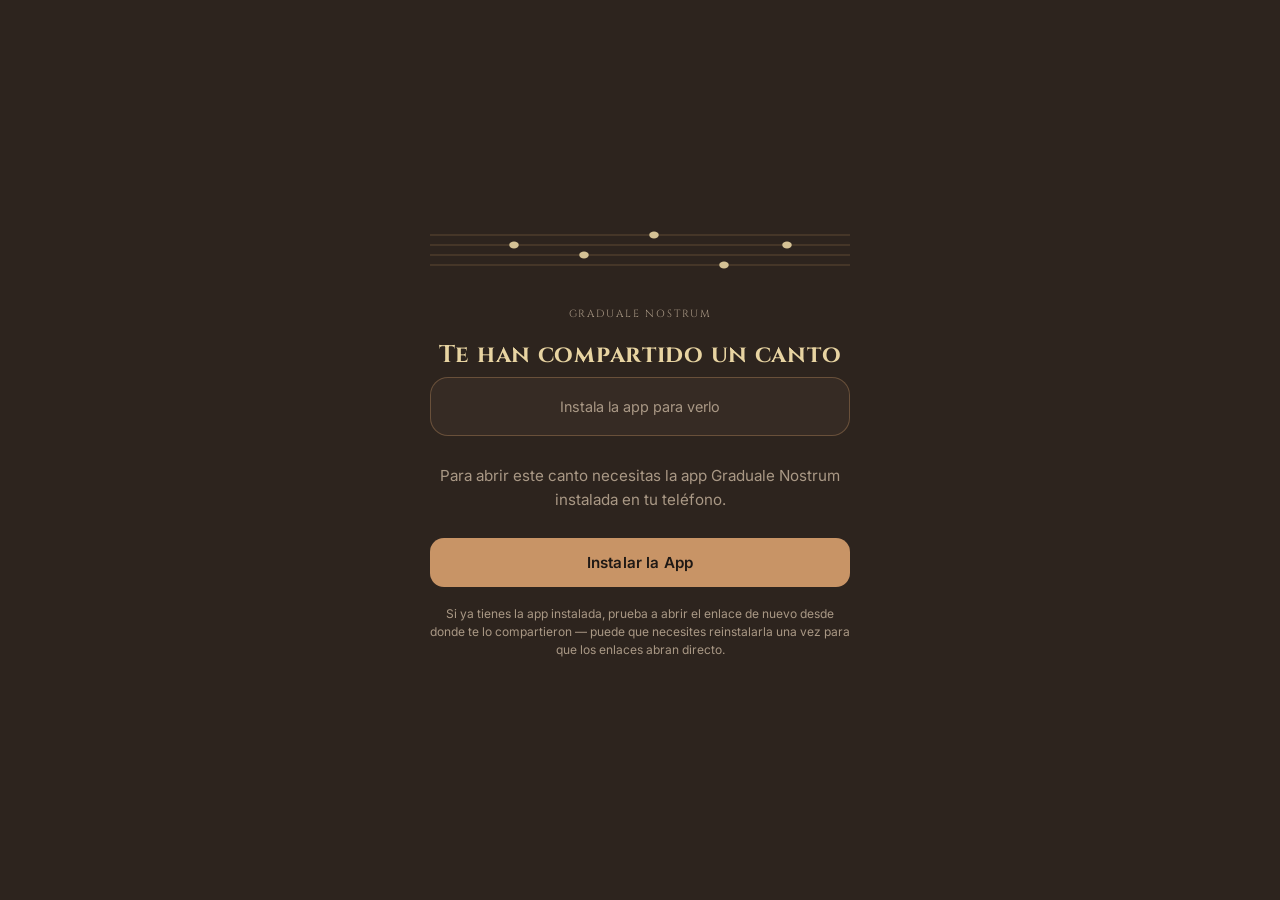
==== index.html @ 8d7eeacb "Add initial HTML structure for Graduale Nostrum" ====
<!DOCTYPE html>
<html lang="es">
<head>
<meta charset="UTF-8">
<meta name="viewport" content="width=device-width, initial-scale=1.0, maximum-scale=1.0, user-scalable=no">
<meta name="theme-color" content="#2D241E">
<title>Graduale Nostrum</title>
<link href="https://fonts.googleapis.com/css2?family=Cinzel:wght@400;700&family=Inter:wght@300;400;600&display=swap" rel="stylesheet">
<style>
  :root {
    --bg: #2D241E;
    --surface: #362B24;
    --text: #DCCFBF;
    --text-dim: #A99885;
    --accent: #C89466;
    --accent-strong: #E8D4A2;
    --line: rgba(200, 148, 102, 0.35);
  }
  * { box-sizing: border-box; }
  body {
    margin: 0;
    min-height: 100vh;
    background: var(--bg);
    color: var(--text);
    font-family: 'Inter', sans-serif;
    display: flex;
    align-items: center;
    justify-content: center;
    padding: 24px;
  }
  .card {
    width: 100%;
    max-width: 420px;
    text-align: center;
  }
  .stave {
    width: 100%;
    height: 46px;
    margin-bottom: 28px;
    opacity: 0.9;
  }
  .stave line { stroke: var(--line); stroke-width: 1; }
  .stave circle { fill: var(--accent-strong); }
  h1 {
    font-family: 'Cinzel', serif;
    font-weight: 700;
    font-size: 1.5rem;
    letter-spacing: 0.03em;
    color: var(--accent-strong);
    margin: 0 0 6px;
  }
  .eyebrow {
    font-family: 'Cinzel', serif;
    font-size: 0.65rem;
    letter-spacing: 0.18em;
    text-transform: uppercase;
    color: var(--text-dim);
    margin: 0 0 18px;
  }
  .canto-box {
    background: var(--surface);
    border: 1px solid var(--line);
    border-radius: 18px;
    padding: 20px 22px;
    margin-bottom: 28px;
  }
  .canto-titulo {
    font-size: 1.15rem;
    font-weight: 600;
    color: var(--text);
    margin: 0 0 4px;
  }
  .canto-tono {
    font-size: 0.85rem;
    color: var(--accent);
    margin: 0;
  }
  .canto-vacio {
    font-size: 0.9rem;
    color: var(--text-dim);
    margin: 0;
  }
  p.mensaje {
    font-size: 0.95rem;
    color: var(--text-dim);
    line-height: 1.6;
    margin: 0 0 26px;
  }
  a.btn {
    display: inline-block;
    width: 100%;
    padding: 15px;
    background: var(--accent);
    color: #1F1915;
    font-weight: 600;
    font-size: 0.95rem;
    text-decoration: none;
    border-radius: 14px;
    letter-spacing: 0.01em;
    transition: transform 0.15s ease, background 0.15s ease;
  }
  a.btn:active { transform: scale(0.98); }
  .nota {
    margin-top: 18px;
    font-size: 0.75rem;
    color: var(--text-dim);
    line-height: 1.5;
  }
</style>
</head>
<body>
  <div class="card">
    <svg class="stave" viewBox="0 0 300 46" preserveAspectRatio="none">
      <line x1="0" y1="6"  x2="300" y2="6" />
      <line x1="0" y1="16" x2="300" y2="16" />
      <line x1="0" y1="26" x2="300" y2="26" />
      <line x1="0" y1="36" x2="300" y2="36" />
      <circle cx="60"  cy="16" r="3.4" />
      <circle cx="110" cy="26" r="3.4" />
      <circle cx="160" cy="6"  r="3.4" />
      <circle cx="210" cy="36" r="3.4" />
      <circle cx="255" cy="16" r="3.4" />
    </svg>

    <p class="eyebrow">Graduale Nostrum</p>
    <h1>Te han compartido un canto</h1>

    <div class="canto-box" id="cantoBox">
      <p class="canto-vacio">Instala la app para verlo</p>
    </div>

    <p class="mensaje" id="mensaje">
      Para abrir este canto necesitas la app Graduale Nostrum instalada en tu teléfono.
    </p>

    <a class="btn" id="btnInstalar" href="#">Instalar la App</a>

    <p class="nota">
      Si ya tienes la app instalada, prueba a abrir el enlace de nuevo desde donde te lo compartieron —
      puede que necesites reinstalarla una vez para que los enlaces abran directo.
    </p>
  </div>

<script>
  // ===== CONFIGURA AQUÍ =====
  const APK_URL = "https://github.com/Waljrg/graduale-links/releases/latest/download/Gradualenostrum.apk";
  // ===========================

  document.getElementById('btnInstalar').href = APK_URL;

  const params = new URLSearchParams(window.location.search);
  const titulo = params.get('titulo');
  const tono = params.get('tono');

  if (titulo) {
    const box = document.getElementById('cantoBox');
    box.innerHTML = `
      <p class="canto-titulo">${decodeURIComponent(titulo)}</p>
      ${tono ? `<p class="canto-tono">Tono: ${decodeURIComponent(tono)}</p>` : ''}
    `;
  }
</script>
</body>
</html>
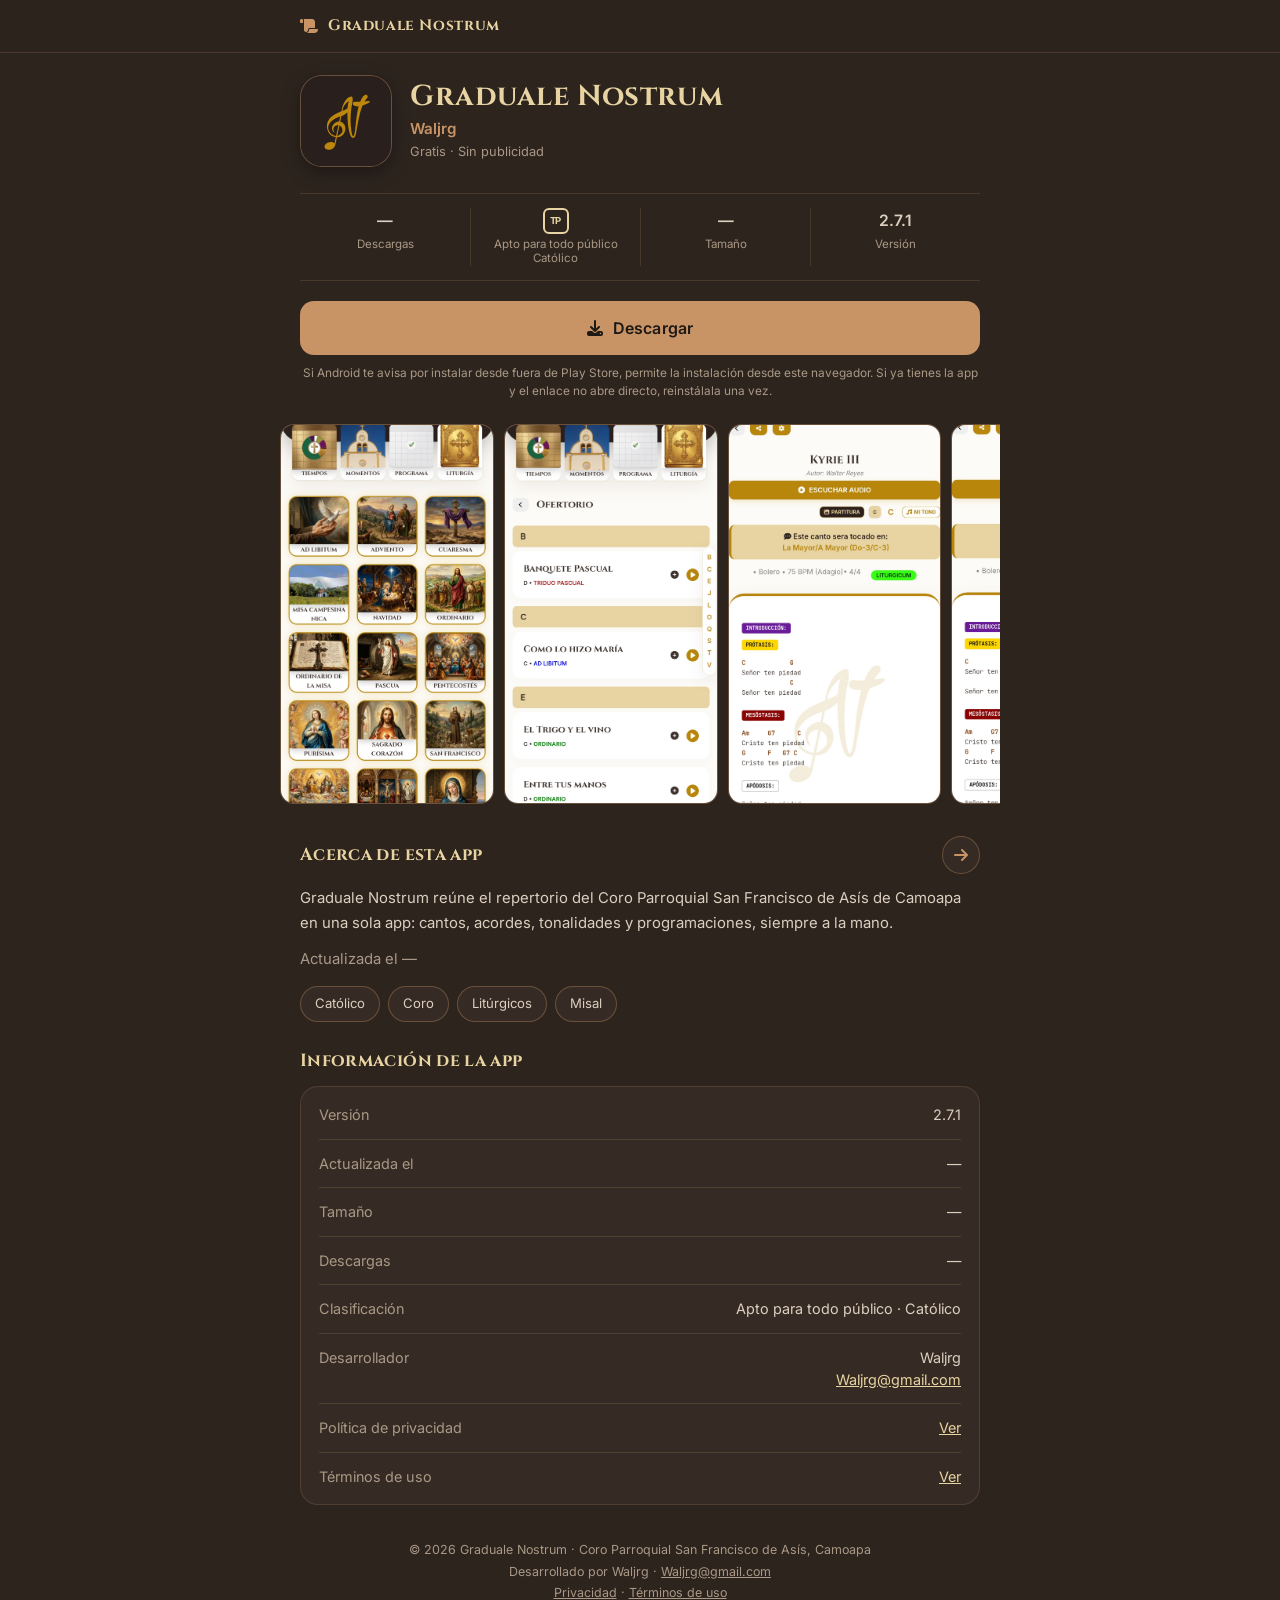
==== commit 3c30329d: "Add files via upload" ====
--- a/index.html
+++ b/index.html
@@ -2,162 +2,806 @@
 <html lang="es">
 <head>
 <meta charset="UTF-8">
-<meta name="viewport" content="width=device-width, initial-scale=1.0, maximum-scale=1.0, user-scalable=no">
+<meta name="viewport" content="width=device-width, initial-scale=1.0, viewport-fit=cover">
 <meta name="theme-color" content="#2D241E">
-<title>Graduale Nostrum</title>
-<link href="https://fonts.googleapis.com/css2?family=Cinzel:wght@400;700&family=Inter:wght@300;400;600&display=swap" rel="stylesheet">
+<title>Graduale Nostrum – Cantoral digital católico</title>
+<meta name="description" content="Graduale Nostrum — cantoral digital del Coro Parroquial San Francisco de Asís, Camoapa. Cantos, acordes, tonalidades y programaciones. Gratis y sin publicidad.">
+<link rel="icon" href="icon.svg">
+<link rel="stylesheet" href="https://cdnjs.cloudflare.com/ajax/libs/font-awesome/6.4.0/css/all.min.css">
+<link href="https://fonts.googleapis.com/css2?family=Cinzel:wght@400;700&family=Inter:wght@300;400;500;600&display=swap" rel="stylesheet">
 <style>
   :root {
     --bg: #2D241E;
     --surface: #362B24;
+    --surface-2: #3F332B;
     --text: #DCCFBF;
     --text-dim: #A99885;
     --accent: #C89466;
     --accent-strong: #E8D4A2;
     --line: rgba(200, 148, 102, 0.35);
-  }
-  * { box-sizing: border-box; }
+    --line-soft: rgba(200, 148, 102, 0.18);
+  }
+  * { box-sizing: border-box; -webkit-tap-highlight-color: transparent; }
+  html { scroll-behavior: smooth; }
   body {
     margin: 0;
-    min-height: 100vh;
     background: var(--bg);
     color: var(--text);
     font-family: 'Inter', sans-serif;
-    display: flex;
-    align-items: center;
-    justify-content: center;
-    padding: 24px;
-  }
-  .card {
-    width: 100%;
-    max-width: 420px;
-    text-align: center;
-  }
-  .stave {
-    width: 100%;
-    height: 46px;
-    margin-bottom: 28px;
-    opacity: 0.9;
-  }
-  .stave line { stroke: var(--line); stroke-width: 1; }
-  .stave circle { fill: var(--accent-strong); }
-  h1 {
-    font-family: 'Cinzel', serif;
-    font-weight: 700;
-    font-size: 1.5rem;
-    letter-spacing: 0.03em;
-    color: var(--accent-strong);
-    margin: 0 0 6px;
-  }
-  .eyebrow {
-    font-family: 'Cinzel', serif;
-    font-size: 0.65rem;
-    letter-spacing: 0.18em;
-    text-transform: uppercase;
-    color: var(--text-dim);
-    margin: 0 0 18px;
-  }
-  .canto-box {
-    background: var(--surface);
-    border: 1px solid var(--line);
-    border-radius: 18px;
-    padding: 20px 22px;
-    margin-bottom: 28px;
-  }
-  .canto-titulo {
-    font-size: 1.15rem;
-    font-weight: 600;
-    color: var(--text);
-    margin: 0 0 4px;
-  }
-  .canto-tono {
-    font-size: 0.85rem;
-    color: var(--accent);
-    margin: 0;
-  }
-  .canto-vacio {
-    font-size: 0.9rem;
-    color: var(--text-dim);
-    margin: 0;
-  }
-  p.mensaje {
-    font-size: 0.95rem;
-    color: var(--text-dim);
-    line-height: 1.6;
-    margin: 0 0 26px;
-  }
+    line-height: 1.5;
+    padding-bottom: env(safe-area-inset-bottom, 0px);
+  }
+  a { color: var(--accent-strong); }
+  .wrap { max-width: 720px; margin: 0 auto; padding: 0 20px; }
+
+  /* ---------- Barra superior ---------- */
+  .topbar {
+    position: sticky; top: 0; z-index: 20;
+    background: rgba(45,36,30,.94);
+    backdrop-filter: blur(8px);
+    border-bottom: 1px solid var(--line-soft);
+    padding-top: env(safe-area-inset-top, 0px);
+  }
+  .topbar .wrap { display: flex; align-items: center; gap: 10px; height: 52px; }
+  .topbar i { color: var(--accent); }
+  .topbar span { font-family: 'Cinzel', serif; font-weight: 700; font-size: .95rem; letter-spacing: .04em; color: var(--accent-strong); }
+
+  /* ---------- Canto compartido ---------- */
+  .shared { display: none; margin-top: 18px; }
+  .shared.on { display: block; }
+  .shared .box {
+    background: var(--surface); border: 1px solid var(--line);
+    border-radius: 18px; padding: 16px 18px;
+    display: flex; align-items: center; gap: 14px;
+  }
+  .shared .box > i { font-size: 1.4rem; color: var(--accent); }
+  .shared small { display: block; color: var(--text-dim); font-size: .75rem; }
+  .shared strong { display: block; color: var(--text); font-size: 1.05rem; font-weight: 600; }
+  .shared em { font-style: normal; color: var(--accent); font-size: .85rem; }
+
+  /* ---------- Cabecera de la app ---------- */
+  .head { display: flex; gap: 18px; align-items: center; padding: 22px 0 6px; }
+  .app-icon {
+    width: 92px; height: 92px; flex: none; border-radius: 22px; object-fit: cover;
+    background: var(--surface); border: 1px solid var(--line);
+    box-shadow: 0 6px 18px rgba(0,0,0,.35);
+  }
+  .head h1 {
+    font-family: 'Cinzel', serif; font-weight: 700;
+    font-size: 1.55rem; line-height: 1.15; letter-spacing: .02em;
+    color: var(--accent-strong); margin: 0 0 4px;
+  }
+  .dev { color: var(--accent); font-weight: 600; font-size: .95rem; margin: 0; }
+  .sub { color: var(--text-dim); font-size: .8rem; margin: 2px 0 0; }
+
+  /* ---------- Fila de datos ---------- */
+  .stats {
+    display: grid; grid-template-columns: repeat(4, 1fr);
+    margin: 20px 0 4px; padding: 14px 0;
+    border-top: 1px solid var(--line-soft); border-bottom: 1px solid var(--line-soft);
+  }
+  .stat { text-align: center; padding: 0 4px; border-left: 1px solid var(--line-soft); min-width: 0; }
+  .stat:first-child { border-left: 0; }
+  .stat .v { font-weight: 600; font-size: .98rem; color: var(--text); height: 26px; display: flex; align-items: center; justify-content: center; gap: 4px; white-space: nowrap; }
+  .stat .l { font-size: .72rem; color: var(--text-dim); margin-top: 3px; line-height: 1.25; }
+  .rating-badge {
+    display: inline-flex; align-items: center; justify-content: center;
+    width: 26px; height: 26px; border: 2px solid var(--accent-strong); border-radius: 6px;
+    font-size: .6rem; font-weight: 700; color: var(--accent-strong); letter-spacing: -.02em;
+  }
+  .skeleton { display: inline-block; width: 46px; height: 12px; border-radius: 6px; background: var(--surface-2); }
+
+  /* ---------- Botón ---------- */
+  .cta { padding: 16px 0 6px; }
   a.btn {
-    display: inline-block;
-    width: 100%;
-    padding: 15px;
-    background: var(--accent);
-    color: #1F1915;
-    font-weight: 600;
-    font-size: 0.95rem;
-    text-decoration: none;
-    border-radius: 14px;
-    letter-spacing: 0.01em;
-    transition: transform 0.15s ease, background 0.15s ease;
-  }
-  a.btn:active { transform: scale(0.98); }
-  .nota {
-    margin-top: 18px;
-    font-size: 0.75rem;
-    color: var(--text-dim);
-    line-height: 1.5;
+    display: flex; align-items: center; justify-content: center; gap: 10px;
+    width: 100%; padding: 15px;
+    background: var(--accent); color: #1F1915;
+    font-weight: 600; font-size: 1rem; text-decoration: none;
+    border-radius: 14px; letter-spacing: .01em;
+    transition: transform .15s ease, background .15s ease;
+  }
+  a.btn:active { transform: scale(.98); }
+  a.btn:focus-visible, button:focus-visible, .shot:focus-visible { outline: 2px solid var(--accent-strong); outline-offset: 3px; }
+  .cta-note { font-size: .74rem; color: var(--text-dim); margin: 10px 2px 0; line-height: 1.5; text-align: center; }
+
+  /* ---------- Capturas ---------- */
+  .shots {
+    display: flex; gap: 10px; overflow-x: auto; scroll-snap-type: x proximity;
+    padding: 18px 20px 10px; margin: 0 -20px; scrollbar-width: none;
+  }
+  .shots::-webkit-scrollbar { display: none; }
+  .shot {
+    flex: none; height: 300px; aspect-ratio: 9 / 16; scroll-snap-align: start;
+    border-radius: 14px; overflow: hidden; border: 1px solid var(--line);
+    background: var(--surface); padding: 0; cursor: zoom-in;
+  }
+  .shot img { width: 100%; height: 100%; object-fit: cover; display: block; }
+
+  /* ---------- Secciones ---------- */
+  section.blk { padding: 22px 0 4px; }
+  .blk-head {
+    display: flex; align-items: center; justify-content: space-between;
+    width: 100%; background: none; border: 0; color: inherit; font: inherit;
+    padding: 0; text-align: left; cursor: default;
+  }
+  button.blk-head { cursor: pointer; }
+  .blk-head h2 { font-family: 'Cinzel', serif; font-size: 1.1rem; font-weight: 700; color: var(--accent-strong); margin: 0; letter-spacing: .02em; }
+  .blk-head .arrow {
+    width: 38px; height: 38px; border-radius: 50%; flex: none;
+    display: grid; place-items: center; color: var(--accent);
+    border: 1px solid var(--line); background: var(--surface);
+  }
+  .about-txt { color: var(--text); font-size: .93rem; line-height: 1.65; margin: 12px 0 0; }
+  .about-txt.dim { color: var(--text-dim); }
+
+  .chips { display: flex; flex-wrap: wrap; gap: 8px; margin-top: 14px; }
+  .chip {
+    padding: 7px 14px; border: 1px solid var(--line); border-radius: 999px;
+    font-size: .82rem; color: var(--text); background: var(--surface);
+  }
+
+  .nov { margin-top: 12px; }
+  .nov p { color: var(--text); font-size: .93rem; line-height: 1.65; margin: 0 0 8px; }
+  .nov ul { margin: 0 0 8px; padding-left: 20px; }
+  .nov li { color: var(--text); font-size: .93rem; line-height: 1.65; margin-bottom: 4px; }
+  .nov li::marker { color: var(--accent); }
+
+  .info { margin-top: 12px; background: var(--surface); border: 1px solid var(--line-soft); border-radius: 18px; padding: 4px 18px; }
+  .info .row { display: flex; justify-content: space-between; gap: 16px; padding: 13px 0; border-top: 1px solid var(--line-soft); font-size: .9rem; }
+  .info .row:first-child { border-top: 0; }
+  .info .k { color: var(--text-dim); }
+  .info .val { text-align: right; color: var(--text); word-break: break-word; }
+
+  footer { text-align: center; padding: 30px 20px 40px; color: var(--text-dim); font-size: .78rem; line-height: 1.7; }
+  footer a { color: var(--text-dim); }
+
+  /* ---------- Hoja "Acerca de esta app" ---------- */
+  .sheet {
+    position: fixed; inset: 0; z-index: 50; background: var(--bg);
+    transform: translateY(100%); visibility: hidden;
+    transition: transform .28s ease, visibility 0s linear .28s;
+    display: flex; flex-direction: column;
+  }
+  .sheet.open { transform: none; visibility: visible; transition: transform .28s ease; }
+  .sheet-bar {
+    display: flex; align-items: center; gap: 12px; flex: none;
+    padding: calc(env(safe-area-inset-top, 0px) + 10px) 16px 10px;
+    border-bottom: 1px solid var(--line-soft);
+  }
+  .sheet-bar button {
+    width: 40px; height: 40px; border-radius: 50%; border: 0; background: var(--surface);
+    color: var(--accent-strong); font-size: 1rem; cursor: pointer;
+  }
+  .sheet-bar span { font-family: 'Cinzel', serif; font-weight: 700; color: var(--accent-strong); }
+  .sheet-body { overflow-y: auto; flex: 1; padding: 8px 0 40px; -webkit-overflow-scrolling: touch; }
+  .sheet .wrap { padding-top: 6px; }
+  .sheet .eyebrow { font-family: 'Cinzel', serif; font-size: .68rem; letter-spacing: .16em; text-transform: uppercase; color: var(--text-dim); margin: 16px 0 8px; }
+  .sheet h1 { font-family: 'Cinzel', serif; font-size: 1.45rem; line-height: 1.25; color: var(--accent-strong); margin: 0 0 12px; }
+  .sheet .lead { color: var(--text-dim); font-size: .98rem; line-height: 1.65; margin: 0 0 8px; }
+  .sheet .staff { height: 30px; margin: 18px 0 4px; border-top: 1px solid var(--line); border-bottom: 1px solid var(--line);
+    background: repeating-linear-gradient(to bottom, transparent 0 9px, var(--line-soft) 9px 10px); }
+  .clause { padding: 20px 0 4px; }
+  .clause h2 { font-family: 'Cinzel', serif; font-size: 1.05rem; color: var(--accent-strong); margin: 0 0 10px; display: flex; align-items: center; gap: 10px; }
+  .clause h2 .ico { width: 30px; height: 30px; flex: none; border-radius: 50%; border: 1px solid var(--line); display: grid; place-items: center; color: var(--accent); font-size: .75rem; }
+  .clause p { font-size: .93rem; line-height: 1.7; color: var(--text); margin: 0 0 10px; }
+  .clause strong { color: var(--accent-strong); font-weight: 600; }
+  .grid-cards { display: grid; grid-template-columns: 1fr 1fr; gap: 10px; }
+  .fcard { background: var(--surface); border: 1px solid var(--line-soft); border-radius: 14px; padding: 14px; }
+  .fcard i { color: var(--accent); font-size: 1.1rem; }
+  .fcard h4 { margin: 8px 0 4px; font-size: .88rem; color: var(--text); }
+  .fcard p { margin: 0; font-size: .78rem; line-height: 1.5; color: var(--text-dim); }
+  .contact-card { background: var(--surface); border: 1px solid var(--line); border-radius: 16px; padding: 16px 18px; margin-top: 8px; }
+  .contact-card h3 { margin: 0 0 10px; font-size: .95rem; color: var(--accent-strong); display: flex; gap: 8px; align-items: center; }
+  .contact-card ul { list-style: none; margin: 0; padding: 0; }
+  .contact-card li { display: flex; gap: 10px; align-items: baseline; font-size: .88rem; padding: 5px 0; word-break: break-word; }
+  .contact-card li i { color: var(--accent); width: 16px; text-align: center; flex: none; }
+
+  /* ---------- Visor de capturas ---------- */
+  .lb {
+    position: fixed; inset: 0; z-index: 100; background: #120E0B;
+    display: none; flex-direction: column;
+  }
+  .lb.open { display: flex; }
+  .lb-top {
+    position: absolute; top: 0; left: 0; right: 0; z-index: 2;
+    display: flex; justify-content: space-between; align-items: center;
+    padding: calc(env(safe-area-inset-top, 0px) + 10px) 14px 10px;
+    background: linear-gradient(to bottom, rgba(18,14,11,.85), transparent);
+  }
+  .lb-top button { width: 42px; height: 42px; border-radius: 50%; border: 0; background: rgba(54,43,36,.9); color: var(--accent-strong); font-size: 1.05rem; cursor: pointer; }
+  .lb-count { color: var(--text); font-size: .85rem; background: rgba(54,43,36,.9); padding: 6px 12px; border-radius: 999px; }
+  .lb-track { flex: 1; display: flex; overflow-x: auto; scroll-snap-type: x mandatory; scrollbar-width: none; }
+  .lb-track::-webkit-scrollbar { display: none; }
+  .lb-slide { flex: none; width: 100%; height: 100%; scroll-snap-align: center; display: grid; place-items: center; padding: 56px 0 env(safe-area-inset-bottom, 0px); }
+  .lb-slide img { max-width: 100%; max-height: 100%; object-fit: contain; }
+
+  /* ---------- Información dentro de Acerca de ---------- */
+  .info button.row {
+    width: 100%; background: none; border: 0; border-top: 1px solid var(--line-soft);
+    color: inherit; font: inherit; font-size: .9rem; text-align: left; cursor: pointer; align-items: center;
+  }
+  .info button.row .val { display: flex; align-items: center; gap: 10px; color: var(--accent-strong); }
+  .info button.row .val i { color: var(--accent); font-size: .8rem; }
+  #permSheet { z-index: 60; }
+  .perm { display: flex; gap: 14px; padding: 16px 0; border-top: 1px solid var(--line-soft); }
+  .perm:first-of-type { border-top: 0; }
+  .perm .pi { width: 42px; height: 42px; flex: none; border-radius: 50%; border: 1px solid var(--line); background: var(--surface); display: grid; place-items: center; color: var(--accent); }
+  .perm h4 { margin: 0 0 3px; font-size: .98rem; color: var(--accent-strong); }
+  .perm p { margin: 0; font-size: .86rem; line-height: 1.6; color: var(--text-dim); }
+  .perm-note { margin-top: 10px; font-size: .8rem; color: var(--text-dim); line-height: 1.6; }
+  .compat-status { display: flex; gap: 14px; align-items: center; background: var(--surface); border: 1px solid var(--line); border-radius: 16px; padding: 14px 16px; margin-bottom: 10px; }
+  .compat-status > i { font-size: 1.4rem; flex: none; }
+  .compat-status.ok > i { color: #9BC28A; }
+  .compat-status.bad > i { color: #D98B7A; }
+  .compat-status strong { display: block; color: var(--text); font-size: .95rem; font-weight: 600; }
+  .compat-status small { display: block; color: var(--text-dim); font-size: .78rem; line-height: 1.5; margin-top: 2px; }
+
+  @media (min-width: 640px) {
+    .shot { height: 380px; }
+    .head h1 { font-size: 1.8rem; }
+  }
+  @media (prefers-reduced-motion: reduce) {
+    html { scroll-behavior: auto; }
+    .sheet, .sheet.open, a.btn { transition: none; }
   }
 </style>
 </head>
 <body>
-  <div class="card">
-    <svg class="stave" viewBox="0 0 300 46" preserveAspectRatio="none">
-      <line x1="0" y1="6"  x2="300" y2="6" />
-      <line x1="0" y1="16" x2="300" y2="16" />
-      <line x1="0" y1="26" x2="300" y2="26" />
-      <line x1="0" y1="36" x2="300" y2="36" />
-      <circle cx="60"  cy="16" r="3.4" />
-      <circle cx="110" cy="26" r="3.4" />
-      <circle cx="160" cy="6"  r="3.4" />
-      <circle cx="210" cy="36" r="3.4" />
-      <circle cx="255" cy="16" r="3.4" />
-    </svg>
-
-    <p class="eyebrow">Graduale Nostrum</p>
-    <h1>Te han compartido un canto</h1>
-
-    <div class="canto-box" id="cantoBox">
-      <p class="canto-vacio">Instala la app para verlo</p>
-    </div>
-
-    <p class="mensaje" id="mensaje">
-      Para abrir este canto necesitas la app Graduale Nostrum instalada en tu teléfono.
-    </p>
-
-    <a class="btn" id="btnInstalar" href="#">Instalar la App</a>
-
-    <p class="nota">
-      Si ya tienes la app instalada, prueba a abrir el enlace de nuevo desde donde te lo compartieron —
-      puede que necesites reinstalarla una vez para que los enlaces abran directo.
-    </p>
+
+<div class="topbar">
+  <div class="wrap"><i class="fa-solid fa-scroll"></i><span>Graduale Nostrum</span></div>
+</div>
+
+<main class="wrap">
+
+  <!-- Canto compartido (solo aparece si el enlace trae ?titulo=) -->
+  <div class="shared" id="shared">
+    <div class="box">
+      <i class="fa-solid fa-music"></i>
+      <div>
+        <small>Te han compartido un canto</small>
+        <strong id="sharedTitulo"></strong>
+        <em id="sharedTono"></em>
+      </div>
+    </div>
   </div>
+
+  <!-- Cabecera -->
+  <div class="head">
+    <img class="app-icon" src="icon.svg" alt="Icono de Graduale Nostrum" width="92" height="92">
+    <div>
+      <h1>Graduale Nostrum</h1>
+      <p class="dev">Waljrg</p>
+      <p class="sub">Gratis · Sin publicidad</p>
+    </div>
+  </div>
+
+  <!-- Datos -->
+  <div class="stats" role="list">
+    <div class="stat" role="listitem">
+      <div class="v" id="stDescargas"><span class="skeleton"></span></div>
+      <div class="l">Descargas</div>
+    </div>
+    <div class="stat" role="listitem">
+      <div class="v"><span class="rating-badge" aria-hidden="true">TP</span></div>
+      <div class="l">Apto para todo público<br>Católico</div>
+    </div>
+    <div class="stat" role="listitem">
+      <div class="v" id="stTamano"><span class="skeleton"></span></div>
+      <div class="l">Tamaño</div>
+    </div>
+    <div class="stat" role="listitem">
+      <div class="v" id="stVersion"><span class="skeleton"></span></div>
+      <div class="l">Versión</div>
+    </div>
+  </div>
+
+  <!-- Botón -->
+  <div class="cta">
+    <a class="btn" id="btnInstalar" href="#"><i class="fa-solid fa-download"></i> Descargar</a>
+    <p class="cta-note">Si Android te avisa por instalar desde fuera de Play Store, permite la instalación desde este navegador. Si ya tienes la app y el enlace no abre directo, reinstálala una vez.</p>
+  </div>
+
+  <!-- Capturas -->
+  <div class="shots" id="shots" aria-label="Capturas de pantalla"></div>
+
+  <!-- Acerca de -->
+  <section class="blk">
+    <button class="blk-head" id="btnAcerca" aria-haspopup="dialog">
+      <h2>Acerca de esta app</h2>
+      <span class="arrow"><i class="fa-solid fa-arrow-right"></i></span>
+    </button>
+    <p class="about-txt">Graduale Nostrum reúne el repertorio del Coro Parroquial San Francisco de Asís de Camoapa en una sola app: cantos, acordes, tonalidades y programaciones, siempre a la mano.</p>
+    <p class="about-txt dim">Actualizada el <span id="abFecha">—</span></p>
+    <div class="chips" aria-label="Categorías">
+      <span class="chip">Católico</span>
+      <span class="chip">Coro</span>
+      <span class="chip">Litúrgicos</span>
+      <span class="chip">Misal</span>
+    </div>
+  </section>
+
+  <!-- Novedades (texto del release en GitHub) -->
+  <section class="blk" id="secNovedades" hidden>
+    <div class="blk-head"><h2>Novedades</h2></div>
+    <p class="about-txt dim" id="novVersion"></p>
+    <div class="nov" id="novTxt"></div>
+  </section>
+
+  <!-- Información -->
+  <section class="blk">
+    <div class="blk-head"><h2>Información de la app</h2></div>
+    <div class="info">
+      <div class="row"><span class="k">Versión</span><span class="val" id="inVersion">—</span></div>
+      <div class="row"><span class="k">Actualizada el</span><span class="val" id="inFecha">—</span></div>
+      <div class="row"><span class="k">Tamaño</span><span class="val" id="inTamano">—</span></div>
+      <div class="row"><span class="k">Descargas</span><span class="val" id="inDescargas">—</span></div>
+      <div class="row"><span class="k">Clasificación</span><span class="val">Apto para todo público · Católico</span></div>
+      <div class="row"><span class="k">Desarrollador</span><span class="val">Waljrg<br><a href="mailto:Waljrg@gmail.com">Waljrg@gmail.com</a></span></div>
+      <div class="row"><span class="k">Política de privacidad</span><span class="val"><a href="https://waljrg.github.io/graduale-links/privacidad.html">Ver</a></span></div>
+      <div class="row"><span class="k">Términos de uso</span><span class="val"><a href="https://waljrg.github.io/graduale-links/terminos.html">Ver</a></span></div>
+    </div>
+  </section>
+
+</main>
+
+<footer>
+  © 2026 Graduale Nostrum · Coro Parroquial San Francisco de Asís, Camoapa<br>
+  Desarrollado por Waljrg ·
+  <a href="mailto:Waljrg@gmail.com">Waljrg@gmail.com</a><br>
+  <a href="https://waljrg.github.io/graduale-links/privacidad.html">Privacidad</a> · <a href="https://waljrg.github.io/graduale-links/terminos.html">Términos de uso</a>
+</footer>
+
+<!-- Hoja: Acerca de esta app (texto de acercade.html) -->
+<div class="sheet" id="sheet" role="dialog" aria-modal="true" aria-labelledby="sheetTitle">
+  <div class="sheet-bar">
+    <button id="sheetClose" aria-label="Volver"><i class="fa-solid fa-arrow-left"></i></button>
+    <span id="sheetTitle">Acerca de esta app</span>
+  </div>
+  <div class="sheet-body">
+    <div class="wrap">
+      <div class="eyebrow">Acerca de la aplicación</div>
+      <h1>Un cantoral digital para acompañar la liturgia</h1>
+      <p class="lead">Graduale Nostrum reúne el repertorio del Coro Parroquial San Francisco de Asís de Camoapa en una sola app: cantos, acordes, tonalidades y programaciones, siempre a la mano.</p>
+      <div class="staff"></div>
+
+      <section class="clause">
+        <h2><span class="ico"><i class="fa-solid fa-book-open"></i></span>¿Qué es Graduale Nostrum?</h2>
+        <p><strong>Graduale Nostrum</strong> es una aplicación gratuita, sin publicidad, creada originalmente para uso del <strong>Coro Parroquial San Francisco de Asís de Camoapa, Boaco (Nicaragua)</strong>, con el fin de organizar y facilitar el acceso al repertorio de cantos utilizados en la liturgia: letras, acordes, tonalidades y el orden de las celebraciones.</p>
+        <p>Aunque nació como una herramienta interna del coro, la aplicación está abierta a evolucionar hacia un público más amplio, manteniendo siempre su espíritu de servicio a la música litúrgica.</p>
+      </section>
+
+      <section class="clause">
+        <h2><span class="ico"><i class="fa-solid fa-music"></i></span>Funcionalidades principales</h2>
+        <div class="grid-cards">
+          <div class="fcard"><i class="fa-solid fa-book-bible"></i><h4>Catálogo de cantos</h4><p>Letras y acordes organizados por categoría, con búsqueda y filtros.</p></div>
+          <div class="fcard"><i class="fa-solid fa-sliders"></i><h4>Transposición de tono</h4><p>Cambia la tonalidad de cada canto y guarda tu tono personal.</p></div>
+          <div class="fcard"><i class="fa-solid fa-calendar-days"></i><h4>Programaciones</h4><p>Organiza el orden de cantos para cada celebración o ensayo.</p></div>
+          <div class="fcard"><i class="fa-solid fa-file-pdf"></i><h4>Exportación en PDF</h4><p>Genera y comparte hojas de canto o programaciones en PDF.</p></div>
+          <div class="fcard"><i class="fa-solid fa-wifi"></i><h4>Modo sin conexión</h4><p>El repertorio queda disponible en el dispositivo aunque no haya internet.</p></div>
+          <div class="fcard"><i class="fa-solid fa-bell"></i><h4>Avisos y notificaciones</h4><p>Recibe avisos importantes del coro directamente en la app.</p></div>
+          <div class="fcard"><i class="fa-solid fa-palette"></i><h4>Temas visuales</h4><p>Modo claro, oscuro, sepia y pergamino para leer con comodidad.</p></div>
+          <div class="fcard"><i class="fa-solid fa-user-shield"></i><h4>Cuenta personal</h4><p>Inicio de sesión opcional para guardar preferencias y tonos.</p></div>
+        </div>
+      </section>
+
+      <section class="clause">
+        <h2><span class="ico"><i class="fa-solid fa-tag"></i></span>Costo y publicidad</h2>
+        <p>Graduale Nostrum es <strong>completamente gratuita</strong>. No contiene anuncios publicitarios, compras dentro de la aplicación ni modelos de suscripción. Fue desarrollada como un servicio para la comunidad parroquial y, en general, para todo público interesado en el canto litúrgico.</p>
+      </section>
+
+      <section class="clause">
+        <h2><span class="ico"><i class="fa-solid fa-church"></i></span>El coro</h2>
+        <p>Graduale Nostrum acompaña el servicio musical del <strong>Coro Parroquial San Francisco de Asís – Camoapa</strong>, cuya labor es animar la liturgia de la parroquia con canto y música.</p>
+        <div class="contact-card">
+          <h3><i class="fa-solid fa-people-group"></i> Coro Parroquial San Francisco de Asís – Camoapa</h3>
+          <ul>
+            <li><i class="fa-solid fa-envelope"></i> <a href="mailto:Corosfocamoapa@gmail.com">Corosfocamoapa@gmail.com</a></li>
+            <li><i class="fa-solid fa-phone"></i> <a href="tel:+50582153417">8215 3417</a></li>
+            <li><i class="fa-brands fa-facebook"></i> <a href="https://www.facebook.com/Corosfocamoapa" target="_blank" rel="noopener">Facebook: Corosfocamoapa</a></li>
+            <li><i class="fa-brands fa-tiktok"></i> <a href="https://www.tiktok.com/@Corosfocamoapa" target="_blank" rel="noopener">TikTok: Corosfocamoapa</a></li>
+          </ul>
+        </div>
+      </section>
+
+      <section class="clause">
+        <h2><span class="ico"><i class="fa-solid fa-code"></i></span>Desarrollador</h2>
+        <p>La aplicación es diseñada y mantenida de forma independiente por <strong>Walter Reyes</strong>, desarrollador autónomo radicado en Camoapa, Boaco, Nicaragua.</p>
+        <div class="contact-card">
+          <h3><i class="fa-solid fa-user"></i> Walter Reyes</h3>
+          <ul>
+            <li><i class="fa-solid fa-envelope"></i> <a href="mailto:Waljrg@gmail.com">Waljrg@gmail.com</a></li>
+            <li><i class="fa-solid fa-phone"></i> <a href="tel:+50557641820">+505 5764 1820</a></li>
+            <li><i class="fa-solid fa-location-dot"></i> Camoapa, Boaco, Nicaragua</li>
+            <li><i class="fa-solid fa-globe"></i> <a href="https://waljrg.github.io/Corosfocamoapa/" target="_blank" rel="noopener">waljrg.github.io/Corosfocamoapa</a></li>
+          </ul>
+        </div>
+      </section>
+
+      <section class="clause">
+        <h2><span class="ico"><i class="fa-solid fa-scale-balanced"></i></span>Documentos legales</h2>
+        <p>Antes de usar la aplicación, te invitamos a leer nuestra <a href="https://waljrg.github.io/graduale-links/privacidad.html">Política de Privacidad</a> y nuestros <a href="https://waljrg.github.io/graduale-links/terminos.html">Términos de Uso</a>, donde se explica en detalle qué información se recopila y bajo qué condiciones se ofrece el servicio.</p>
+      </section>
+
+      <section class="clause">
+        <h2><span class="ico"><i class="fa-solid fa-circle-info"></i></span>Información de la app</h2>
+        <div class="info">
+          <div class="row"><span class="k">Versión</span><span class="val" id="sInVersion">—</span></div>
+          <div class="row"><span class="k">Actualizada el</span><span class="val" id="sInFecha">—</span></div>
+          <div class="row"><span class="k">Fecha de lanzamiento</span><span class="val">7 jun 2026</span></div>
+          <div class="row"><span class="k">Tamaño</span><span class="val" id="sInTamano">—</span></div>
+          <div class="row"><span class="k">Descargas</span><span class="val" id="sInDescargas">—</span></div>
+          <div class="row"><span class="k">Clasificación</span><span class="val">Apto para todo público · Católico</span></div>
+          <div class="row"><span class="k">Categorías</span><span class="val">Católico, Coro, Litúrgicos, Misal</span></div>
+          <div class="row"><span class="k">Desarrollador</span><span class="val">Waljrg<br><a href="mailto:Waljrg@gmail.com">Waljrg@gmail.com</a></span></div>
+          <button class="row" id="btnPermisos" type="button" aria-haspopup="dialog"><span class="k">Permisos de la app</span><span class="val">Ver <i class="fa-solid fa-chevron-right"></i></span></button>
+          <div class="row"><span class="k">Política de privacidad</span><span class="val"><a href="https://waljrg.github.io/graduale-links/privacidad.html">Ver</a></span></div>
+          <div class="row"><span class="k">Términos de uso</span><span class="val"><a href="https://waljrg.github.io/graduale-links/terminos.html">Ver</a></span></div>
+        </div>
+      </section>
+
+      <section class="clause" id="compatSec" hidden>
+        <h2><span class="ico"><i class="fa-solid fa-mobile-screen"></i></span>Compatibilidad</h2>
+        <div class="compat-status" id="compatStatus"></div>
+        <div class="info" id="compatRows"></div>
+      </section>
+    </div>
+  </div>
+</div>
+
+<!-- Hoja: Permisos de la app -->
+<div class="sheet" id="permSheet" role="dialog" aria-modal="true" aria-labelledby="permTitle">
+  <div class="sheet-bar">
+    <button id="permClose" aria-label="Volver"><i class="fa-solid fa-arrow-left"></i></button>
+    <span id="permTitle">Permisos de la app</span>
+  </div>
+  <div class="sheet-body">
+    <div class="wrap">
+      <p class="lead" style="margin-top:14px">Graduale Nostrum puede solicitar estos permisos en tu dispositivo:</p>
+      <div class="perm">
+        <div class="pi"><i class="fa-solid fa-microphone"></i></div>
+        <div><h4>Micrófono</h4><p>Para el botón CORO, que sigue la letra del canto en vivo mediante reconocimiento de voz.</p></div>
+      </div>
+      <div class="perm">
+        <div class="pi"><i class="fa-solid fa-bell"></i></div>
+        <div><h4>Notificaciones</h4><p>Para recibir avisos del coro y de nuevos cantos.</p></div>
+      </div>
+      <div class="perm">
+        <div class="pi"><i class="fa-solid fa-folder-open"></i></div>
+        <div><h4>Almacenamiento</h4><p>Para guardar en tu dispositivo los archivos que exportas (PDF, imágenes, ZIP, JSON).</p></div>
+      </div>
+      <p class="perm-note">Puedes cambiar estos permisos en cualquier momento desde los Ajustes de Android.</p>
+    </div>
+  </div>
+</div>
+
+<!-- Visor de capturas -->
+<div class="lb" id="lb" role="dialog" aria-modal="true" aria-label="Capturas de pantalla">
+  <div class="lb-top">
+    <span class="lb-count" id="lbCount"></span>
+    <button id="lbClose" aria-label="Cerrar"><i class="fa-solid fa-xmark"></i></button>
+  </div>
+  <div class="lb-track" id="lbTrack"></div>
+</div>
 
 <script>
   // ===== CONFIGURA AQUÍ =====
-  const APK_URL = "https://github.com/Waljrg/graduale-links/releases/latest/download/Gradualenostrum.apk";
+  const APK_URL  = "https://github.com/Waljrg/graduale-links/releases/latest/download/Gradualenostrum.apk";
+  const REPO     = "Waljrg/graduale-links";   // repo público donde se publican los releases
+  const CAPTURAS = 7;                          // f1.jpg … f7.jpg
+  const VERSION_JSON = "../version.json";      // version.json en la raíz del repo (esta página está en /canto/)
+  const MIN_ANDROID = 6;                       // versión mínima de Android que soporta la app
+  const MIN_ANDROID_TXT = "6.0";
   // ===========================
 
-  document.getElementById('btnInstalar').href = APK_URL;
-
+  const $ = id => document.getElementById(id);
+  $('btnInstalar').href = APK_URL;
+
+  /* ---------- Canto compartido ---------- */
   const params = new URLSearchParams(window.location.search);
+  const safeDecode = s => { try { return decodeURIComponent(s); } catch (e) { return s; } };
   const titulo = params.get('titulo');
   const tono = params.get('tono');
-
   if (titulo) {
-    const box = document.getElementById('cantoBox');
-    box.innerHTML = `
-      <p class="canto-titulo">${decodeURIComponent(titulo)}</p>
-      ${tono ? `<p class="canto-tono">Tono: ${decodeURIComponent(tono)}</p>` : ''}
-    `;
+    $('sharedTitulo').textContent = safeDecode(titulo);
+    if (tono) $('sharedTono').textContent = 'Tono: ' + safeDecode(tono);
+    $('shared').classList.add('on');
+  }
+
+  /* ---------- Capturas ---------- */
+  const shotsEl = $('shots');
+  for (let i = 1; i <= CAPTURAS; i++) {
+    const b = document.createElement('button');
+    b.className = 'shot';
+    b.setAttribute('aria-label', 'Abrir captura ' + i);
+    const img = new Image();
+    img.src = 'f' + i + '.jpg';
+    img.alt = 'Captura ' + i + ' de Graduale Nostrum';
+    img.loading = 'lazy';
+    img.onerror = () => b.remove();
+    b.appendChild(img);
+    shotsEl.appendChild(b);
+  }
+  shotsEl.addEventListener('click', e => {
+    const b = e.target.closest('.shot');
+    if (!b) return;
+    abrirVisor([...shotsEl.querySelectorAll('.shot')].indexOf(b));
+  });
+
+  /* ---------- Capas (visor, Acerca de, Permisos) con botón atrás ---------- */
+  const capas = [];
+  const mapaCapas = { sheet: $('sheet'), perm: $('permSheet'), lb: $('lb') };
+  function sincronizar() { document.body.style.overflow = capas.length ? 'hidden' : ''; }
+  function abrirCapa(n) {
+    if (capas.includes(n)) return;
+    mapaCapas[n].classList.add('open');
+    capas.push(n);
+    history.pushState({ capa: n }, '');
+    sincronizar();
+  }
+  function cerrarCapaSuperior() {
+    const n = capas.pop();
+    if (!n) return;
+    mapaCapas[n].classList.remove('open');
+    sincronizar();
+  }
+  function volver() { if (capas.length) history.back(); }
+  window.addEventListener('popstate', cerrarCapaSuperior);
+
+  /* ---------- Visor pantalla completa ---------- */
+  const lb = $('lb'), lbTrack = $('lbTrack'), lbCount = $('lbCount');
+
+  function abrirVisor(idx) {
+    const imgs = [...shotsEl.querySelectorAll('.shot img')];
+    lbTrack.innerHTML = '';
+    imgs.forEach(im => {
+      const s = document.createElement('div');
+      s.className = 'lb-slide';
+      const c = new Image();
+      c.src = im.src; c.alt = im.alt;
+      s.appendChild(c);
+      lbTrack.appendChild(s);
+    });
+    abrirCapa('lb');
+    lbTrack.scrollLeft = idx * lbTrack.clientWidth;
+    actualizarContador();
+  }
+  function actualizarContador() {
+    const n = lbTrack.children.length;
+    const i = Math.round(lbTrack.scrollLeft / (lbTrack.clientWidth || 1));
+    lbCount.textContent = (i + 1) + ' / ' + n;
+  }
+  lbTrack.addEventListener('scroll', actualizarContador, { passive: true });
+  $('lbClose').addEventListener('click', volver);
+
+  /* ---------- Acerca de esta app y Permisos (hojas internas) ---------- */
+  $('btnAcerca').addEventListener('click', () => {
+    abrirCapa('sheet');
+    mapaCapas.sheet.querySelector('.sheet-body').scrollTop = 0;
+  });
+  $('sheetClose').addEventListener('click', volver);
+  $('btnPermisos').addEventListener('click', () => {
+    abrirCapa('perm');
+    mapaCapas.perm.querySelector('.sheet-body').scrollTop = 0;
+  });
+  $('permClose').addEventListener('click', volver);
+
+  document.addEventListener('keydown', e => {
+    if (e.key === 'Escape') volver();
+    if (capas[capas.length - 1] === 'lb' && (e.key === 'ArrowRight' || e.key === 'ArrowLeft')) {
+      lbTrack.scrollBy({ left: (e.key === 'ArrowRight' ? 1 : -1) * lbTrack.clientWidth, behavior: 'smooth' });
+    }
+  });
+
+  /* ---------- Datos reales desde GitHub Releases ---------- */
+  const MESES = ['enero','febrero','marzo','abril','mayo','junio','julio','agosto','septiembre','octubre','noviembre','diciembre'];
+  function fmtFecha(iso) {
+    const d = new Date(iso);
+    return d.getDate() + ' de ' + MESES[d.getMonth()] + ' de ' + d.getFullYear();
+  }
+  function fmtTamano(bytes) {
+    const mb = bytes / (1024 * 1024);
+    return (mb >= 10 ? Math.round(mb) : mb.toFixed(1)).toString().replace('.', ',') + ' MB';
+  }
+  // Número exacto de descargas (suma de todos los APK publicados), con separador de miles
+  function fmtDescargas(n) {
+    return String(n).replace(/\B(?=(\d{3})+(?!\d))/g, ',');
+  }
+  // Busca la versión (ej. 2.7.1) en el título del release, el tag, el nombre del APK o las notas
+  function extraerVersion(rel, apk) {
+    const sem = /\d+\.\d+(?:\.\d+)*/;
+    const fuentes = [rel.name, rel.tag_name, apk && apk.name];
+    for (const f of fuentes) { const m = (f || '').match(sem); if (m) return m[0]; }
+    const mb = (rel.body || '').match(/(?:versi[oó]n|version|v)\s*(\d+\.\d+(?:\.\d+)*)/i);
+    if (mb) return mb[1];
+    return (rel.tag_name || rel.name || '—').replace(/^v/i, '');
+  }
+  function pintarNovedades(body, version) {
+    const t = (body || '').replace(/\r/g, '').trim();
+    const sec = $('secNovedades'), cont = $('novTxt');
+    cont.innerHTML = '';
+    if (!t) { sec.hidden = true; return; }
+    const limpiar = x => x.replace(/^#+\s*/, '').replace(/\*\*(.*?)\*\*/g, '$1');
+    let ul = null;
+    t.split('\n').forEach(l => {
+      l = l.trim();
+      if (!l) { ul = null; return; }
+      const m = l.match(/^[-*•]\s+(.*)/);
+      if (m) {
+        if (!ul) { ul = document.createElement('ul'); cont.appendChild(ul); }
+        const li = document.createElement('li'); li.textContent = limpiar(m[1]); ul.appendChild(li);
+      } else {
+        ul = null;
+        const p = document.createElement('p'); p.textContent = limpiar(l); cont.appendChild(p);
+      }
+    });
+    $('novVersion').textContent = 'Versión ' + version;
+    sec.hidden = false;
+  }
+  let datosActuales = null;
+  function pintar(d) {
+    datosActuales = d;
+    const v = x => x || '—';
+    $('stDescargas').textContent = v(d.descargas);
+    $('stTamano').textContent = v(d.tamano);
+    $('stVersion').textContent = v(d.version);
+    $('inVersion').textContent = v(d.version);
+    $('inFecha').textContent = v(d.fecha);
+    $('abFecha').textContent = v(d.fecha);
+    $('inTamano').textContent = v(d.tamano);
+    $('inDescargas').textContent = v(d.descargas);
+    $('sInVersion').textContent = v(d.version);
+    $('sInFecha').textContent = v(d.fecha);
+    $('sInTamano').textContent = v(d.tamano);
+    $('sInDescargas').textContent = v(d.descargas);
+    pintarNovedades(d.novedades, d.version || '—');
+    renderCompat();
+  }
+  function sinDatos() {
+    ['stDescargas','stTamano','stVersion'].forEach(id => $(id).textContent = '—');
+  }
+
+  // Caché local para mostrar datos al instante y como respaldo si la API falla o hay límite de peticiones
+  const CK = 'gn_release_v3';
+  let cache = null;
+  try { cache = JSON.parse(localStorage.getItem(CK)); if (cache) pintar(cache); } catch (e) {}
+
+  const leerRelease = () => fetch('https://api.github.com/repos/' + REPO + '/releases?per_page=100')
+    .then(r => { if (!r.ok) throw new Error(r.status); return r.json(); })
+    .then(rels => {
+      const pub = rels.filter(r => !r.draft && !r.prerelease);
+      if (!pub.length) throw new Error('sin releases');
+      const ultimo = pub[0];
+      const apk = (ultimo.assets || []).find(a => /\.apk$/i.test(a.name)) || (ultimo.assets || [])[0];
+      let total = 0;
+      pub.forEach(r => (r.assets || []).forEach(a => { if (/\.apk$/i.test(a.name)) total += a.download_count || 0; }));
+      return {
+        version: extraerVersion(ultimo, apk),
+        fecha: fmtFecha(ultimo.published_at || ultimo.created_at),
+        tamano: apk ? fmtTamano(apk.size) : '—',
+        descargas: fmtDescargas(total),
+        novedades: ultimo.body || ''
+      };
+    });
+
+  // version.json (raíz del repo): la versión real de la app y, opcionalmente, las novedades
+  const leerVersionJson = () => fetch(VERSION_JSON, { cache: 'no-store' })
+    .then(r => { if (!r.ok) throw new Error(r.status); return r.json(); })
+    .then(j => {
+      const out = {};
+      if (typeof j === 'string' || typeof j === 'number') { out.version = String(j); return out; }
+      const pick = (o, ks) => { for (const k of ks) if (o && o[k] != null && o[k] !== '') return o[k]; return null; };
+      const ver = pick(j, ['version', 'versionName', 'version_name', 'versión', 'v']);
+      if (ver != null) out.version = String(ver).replace(/^v/i, '');
+      const nov = pick(j, ['novedades', 'notas', 'notes', 'changelog', 'whatsNew']);
+      if (nov != null) out.novedades = Array.isArray(nov) ? nov.join('\n') : String(nov);
+      return out;
+    });
+
+  Promise.allSettled([leerRelease(), leerVersionJson()]).then(([rr, vj]) => {
+    const nuevo = {};
+    if (rr.status === 'fulfilled') Object.assign(nuevo, rr.value);
+    // La versión de version.json manda sobre la que se deduzca del release
+    if (vj.status === 'fulfilled') {
+      if (vj.value.version) nuevo.version = vj.value.version;
+      if (vj.value.novedades) nuevo.novedades = vj.value.novedades;
+    }
+    if (!Object.keys(nuevo).length) { if (!cache) sinDatos(); return; }
+    const datos = Object.assign({}, cache || {}, nuevo);
+    pintar(datos);
+    try { localStorage.setItem(CK, JSON.stringify(datos)); } catch (e) {}
+  });
+
+  /* ---------- Compatibilidad con el dispositivo ---------- */
+  let dispositivo = null;
+  function marcaDe(m) {
+    const reglas = [
+      [/^(SM-|GT-|SC-|SGH-|Galaxy)/i, 'Samsung'], [/^Pixel/i, 'Google'],
+      [/^(Redmi|POCO|Mi\s|M\d{4}[A-Z0-9]+$|\d{6,8}[A-Z]{1,3}$)/i, 'Xiaomi'],
+      [/^(moto|XT\d{4})/i, 'Motorola'], [/^TECNO/i, 'TECNO'], [/^Infinix/i, 'Infinix'], [/^itel/i, 'itel'],
+      [/^HONOR/i, 'HONOR'], [/^(HUAWEI|[A-Z]{3}-L\d{2}|[A-Z]{3}-LX\d)/i, 'Huawei'],
+      [/^CPH\d/i, 'OPPO'], [/^RMX\d/i, 'realme'], [/^(vivo|V\d{4})/i, 'vivo'],
+      [/^(LM-|LG-)/i, 'LG'], [/^Nokia/i, 'Nokia'], [/^OnePlus/i, 'OnePlus']
+    ];
+    for (const [re, marca] of reglas) if (re.test(m)) return marca;
+    return '';
+  }
+  async function detectarDispositivo() {
+    const ua = navigator.userAgent || '';
+    const esIOS = /iPhone|iPad|iPod/i.test(ua) || (navigator.platform === 'MacIntel' && navigator.maxTouchPoints > 1);
+    if (esIOS) return { plataforma: 'ios' };
+    if (!/Android/i.test(ua)) return { plataforma: 'otro' };
+    let ver = null, modelo = '';
+    const mv = ua.match(/Android\s([\d.]+)/i);
+    if (mv) ver = parseFloat(mv[1]);
+    const mm = ua.match(/Android\s[\d.]+;\s*([^;)]+)/i);
+    if (mm) modelo = mm[1].replace(/\sBuild\/.*$/i, '').trim();
+    try {
+      const uad = navigator.userAgentData;
+      if (uad && uad.getHighEntropyValues) {
+        const h = await uad.getHighEntropyValues(['model', 'platformVersion']);
+        if (h.model) modelo = h.model;
+        if (h.platformVersion && parseFloat(h.platformVersion) > 0) ver = parseFloat(h.platformVersion);
+      }
+    } catch (e) {}
+    // Chrome reduce el UA y a veces devuelve "K" o "wv" en lugar del modelo real
+    if (!modelo || modelo.length < 2 || /^(K|wv)$/i.test(modelo)) modelo = '';
+    return { plataforma: 'android', androidVer: ver, modelo, marca: modelo ? marcaDe(modelo) : '' };
+  }
+  function renderCompat() {
+    const sec = $('compatSec'), dv = dispositivo;
+    // Si no se puede analizar el dispositivo, la sección no se muestra
+    if (!dv || dv.plataforma === 'otro' || (dv.plataforma === 'android' && dv.androidVer == null)) { sec.hidden = true; return; }
+    const d = datosActuales || {};
+    const ok = dv.plataforma === 'android' && dv.androidVer >= MIN_ANDROID;
+    const st = $('compatStatus');
+    st.className = 'compat-status ' + (ok ? 'ok' : 'bad');
+    st.innerHTML = '';
+    const ic = document.createElement('i');
+    ic.className = 'fa-solid ' + (ok ? 'fa-circle-check' : 'fa-circle-xmark');
+    const tx = document.createElement('div');
+    const t1 = document.createElement('strong'), t2 = document.createElement('small');
+    if (ok) {
+      t1.textContent = 'Funciona en tu dispositivo';
+      t2.textContent = 'Tu versión de Android es compatible con Graduale Nostrum.';
+    } else if (dv.plataforma === 'ios') {
+      t1.textContent = 'No disponible para este dispositivo';
+      t2.textContent = 'Graduale Nostrum es una app para Android.';
+    } else {
+      t1.textContent = 'No compatible con tu dispositivo';
+      t2.textContent = 'Necesitas Android ' + MIN_ANDROID_TXT + ' o superior.';
+    }
+    tx.append(t1, t2); st.append(ic, tx);
+
+    const filas = [];
+    if (dv.plataforma === 'ios') filas.push(['Sistema', 'iOS']);
+    if (dv.marca) filas.push(['Marca', dv.marca]);
+    if (dv.modelo) filas.push(['Modelo', dv.modelo]);
+    if (dv.plataforma === 'android') filas.push(['Tu versión de Android', 'Android ' + dv.androidVer]);
+    filas.push(['Requiere', 'Android ' + MIN_ANDROID_TXT + ' o superior']);
+    filas.push(['Versión de la app', d.version || '—']);
+    filas.push(['Tamaño de descarga', d.tamano || '—']);
+    const cont = $('compatRows');
+    cont.innerHTML = '';
+    filas.forEach(([k, v]) => {
+      const r = document.createElement('div'); r.className = 'row';
+      const a = document.createElement('span'); a.className = 'k'; a.textContent = k;
+      const b = document.createElement('span'); b.className = 'val'; b.textContent = v;
+      r.append(a, b); cont.appendChild(r);
+    });
+    sec.hidden = false;
+  }
+  detectarDispositivo().then(d => { dispositivo = d; renderCompat(); });
+
+  /* ---------- Intento forzado de abrir la app (canto compartido) ---------- */
+  // Necesario porque WhatsApp, Instagram, etc. abren los links en su navegador integrado,
+  // lo que evita que Android detecte que la app puede manejar el enlace.
+  const id = params.get('id');
+  if (id) {
+    const fallbackUrl = window.location.href;
+    const intentUrl = `intent://waljrg.github.io/graduale-links/canto/${window.location.search}#Intent;scheme=https;package=com.waljrg.graduale;S.browser_fallback_url=${encodeURIComponent(fallbackUrl)};end`;
+    window.location.href = intentUrl;
   }
 </script>
 </body>
